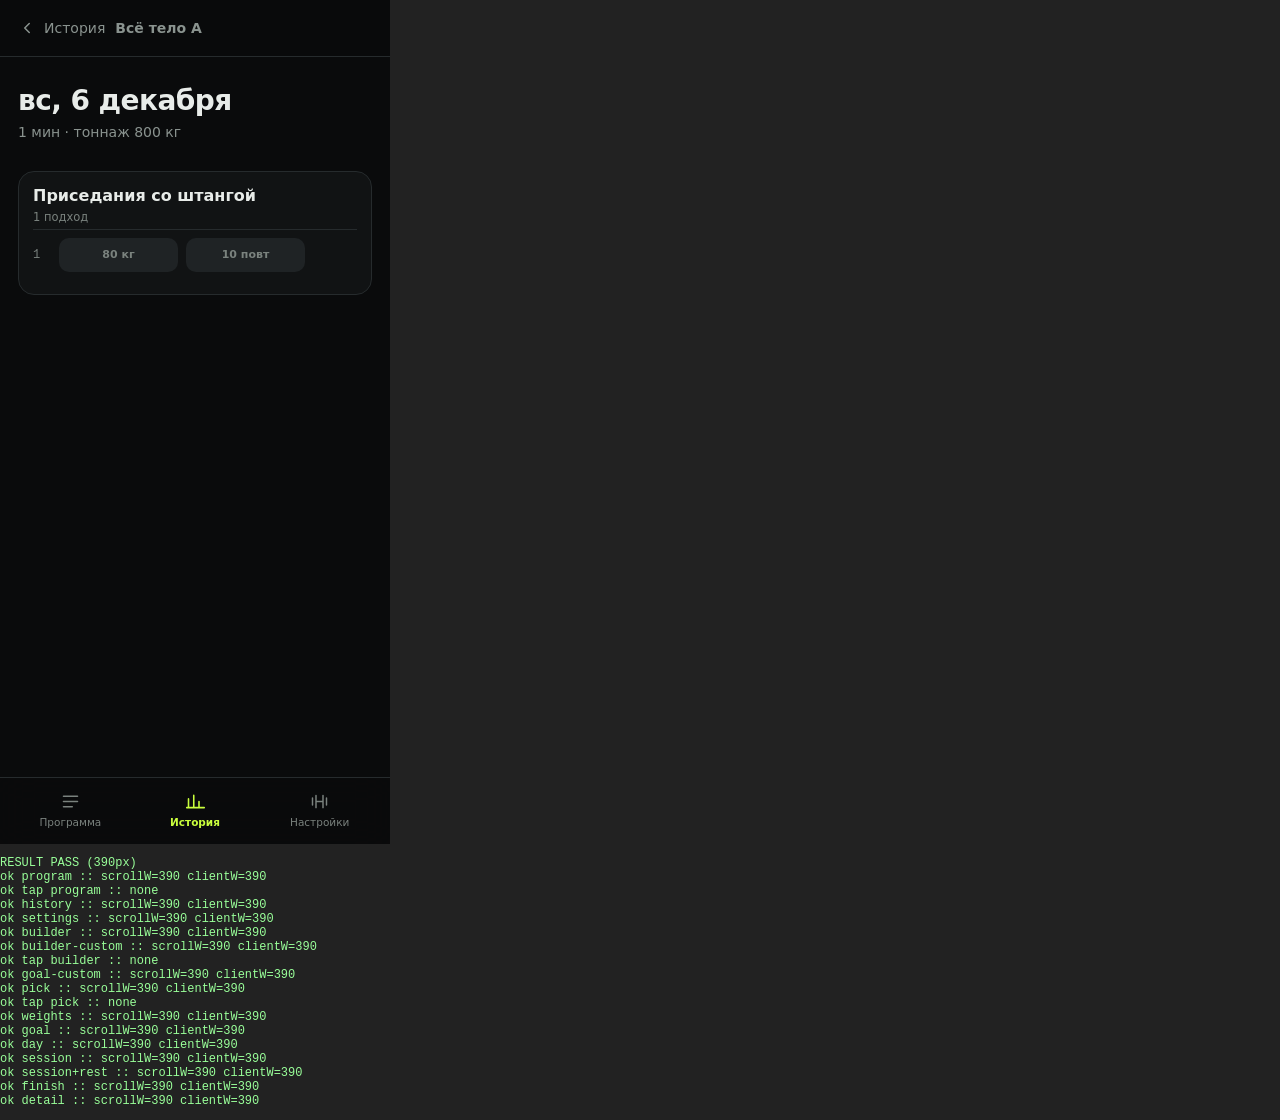
==== dev/audit390.html @ c41fb891 "Disciplina: личный тренер — PWA без бэкенда" ====
<!doctype html>
<html><head><meta charset="utf-8"><title>audit390</title>
<style>html,body{margin:0;background:#222}iframe{border:0;width:390px;height:844px;display:block}</style></head>
<body>
<iframe id="fr"></iframe>
<pre id="out" style="color:#9f9;font-size:12px;white-space:pre-wrap"></pre>
<script>
var W = +(new URLSearchParams(location.search).get('w')) || 390;
var fr = document.getElementById('fr');
fr.style.width = W + 'px';
fr.src = '../index.html#demo';
fr.onload = function () {
  var w = fr.contentWindow, d = w.document;
  var DS = w.DS, UI = w.DS.UI;
  var log = [];

  function check(name) {
    var de = d.documentElement;
    var over = de.scrollWidth - de.clientWidth;
    log.push((over > 1 ? 'OVERFLOW ' : 'ok ') + name + ' :: scrollW=' + de.scrollWidth + ' clientW=' + de.clientWidth);
    if (over > 1) {
      var vw = de.clientWidth, bad = [];
      d.querySelectorAll('.app *').forEach(function (el) {
        if (el.closest('.chips') || el.closest('.sheet-b')) return;
        var r = el.getBoundingClientRect();
        if (r.width > 0 && r.right > vw + 1) bad.push((el.className || el.tagName) + ' r=' + Math.round(r.right));
      });
      log.push('   offenders: ' + bad.slice(0, 8).join(' | '));
    }
  }
  function tapAudit(name) {
    var vw = d.documentElement.clientWidth, small = [];
    d.querySelectorAll('button').forEach(function (b) {
      var r = b.getBoundingClientRect();
      if (r.width && r.height && r.height < 36) small.push((b.className || 'btn') + ' h=' + Math.round(r.height));
    });
    log.push((small.length ? 'SMALL ' : 'ok ') + 'tap ' + name + ' :: ' + (small.length ? small.slice(0, 8).join(', ') : 'none'));
  }

  DS.go('program'); check('program'); tapAudit('program');
  DS.go('history'); check('history');
  DS.go('settings'); check('settings');
  DS.go('builder'); check('builder');
  DS.S.buildMode = 'custom'; DS.ensureCustomDays(); DS.go('builder'); check('builder-custom'); tapAudit('builder');
  DS.go('goal'); check('goal-custom');
  DS.S.buildMode = 'auto';
  DS.go('pick'); check('pick'); tapAudit('pick');
  DS.go('weights'); check('weights');
  DS.go('goal'); check('goal');

  UI.dayKey = 'A';
  DS.go('day'); check('day');
  DS.go('program');
  d.querySelector('[data-act="start"]').click();
  check('session');
  d.querySelector('.chk').click();
  check('session+rest');
  d.querySelector('[data-act="finishSession"]').click();
  check('finish');
  DS.go('program');
  UI.detailId = DS.S.history[0].id;
  DS.go('detail'); check('detail');

  var fails = log.filter(function (l) { return l.indexOf('OVERFLOW') === 0 || l.indexOf('SMALL') === 0; }).length;
  document.title = fails ? 'FAIL' : 'PASS';
  document.getElementById('out').textContent = 'RESULT ' + document.title + ' (390px)\n' + log.join('\n');
};
</script>
</body></html>
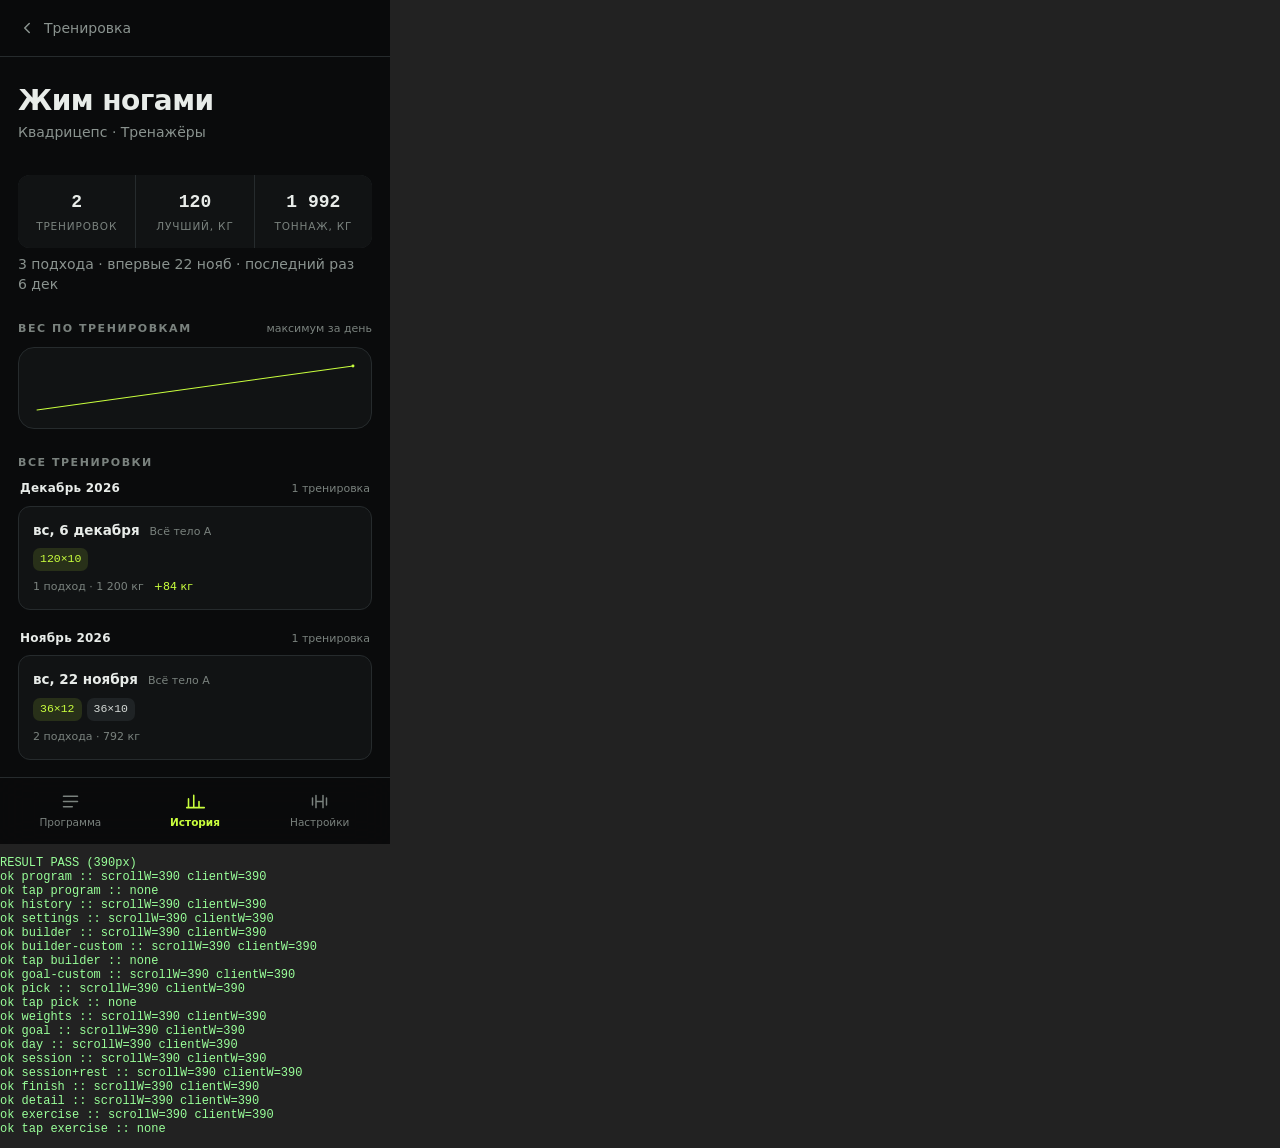
==== commit 1d37ffb3: "Архив: дневник по месяцам, история упражнения с подходами и графиком" ====
--- a/dev/audit390.html
+++ b/dev/audit390.html
@@ -60,10 +60,11 @@
   DS.go('program');
   UI.detailId = DS.S.history[0].id;
   DS.go('detail'); check('detail');
+  d.querySelector('.ex-head[data-act="exOpen"]').click(); check('exercise'); tapAudit('exercise');
 
   var fails = log.filter(function (l) { return l.indexOf('OVERFLOW') === 0 || l.indexOf('SMALL') === 0; }).length;
   document.title = fails ? 'FAIL' : 'PASS';
-  document.getElementById('out').textContent = 'RESULT ' + document.title + ' (390px)\n' + log.join('\n');
+  document.getElementById('out').textContent = 'RESULT ' + document.title + ' (' + W + 'px)\n' + log.join('\n');
 };
 </script>
 </body></html>
